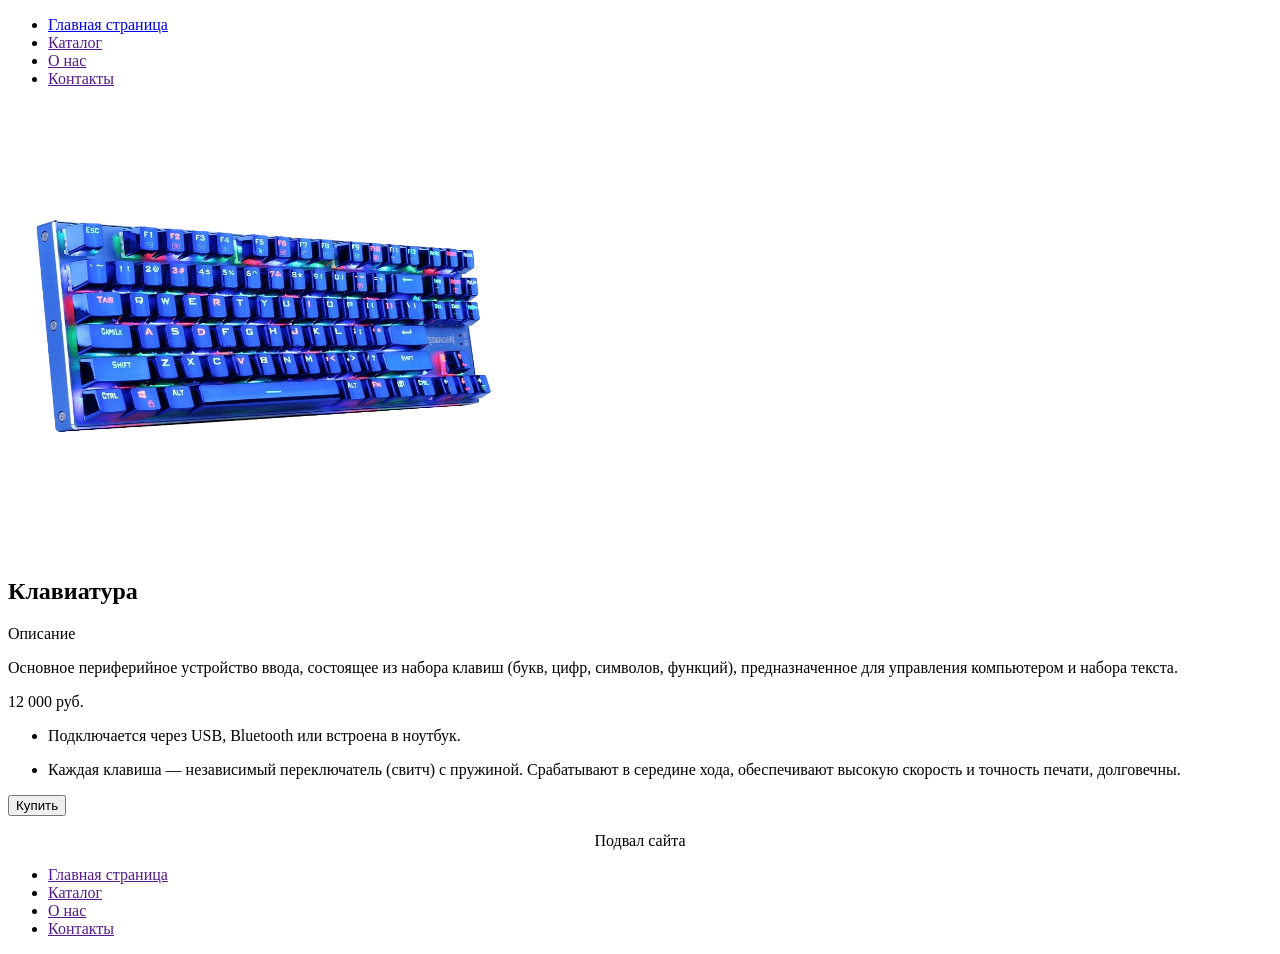
==== product.html @ e7beb995 "Добавление страницы html" ====
<!DOCTYPE html>
<html lang="en">
<head>
    <meta charset="UTF-8">
    <meta name="viewport" content="width=device-width, initial-scale=1.0">
    <title>Клавиатура</title>
    <link rel="stylesheet" href="./css/style.css">
</head>
<body>
    <header>
        <nav>
            <ul>
                <li>
                    <a href="/index.html">Главная страница</a>
                </li>
                <li>
                    <a href="">Каталог</a>
                </li>
                <li>
                    <a href="">О нас</a>
                </li>
                <li>
                    <a href="">Контакты</a>
                </li>
            </ul>
        </nav>
    </header>
    <main>
        <section class="product-page">
            <div class="tovar-img-page">
                <img src="keyboard.png" alt="" width="500" height="450">
            </div>
            <div class="tovar-info-page">
                <h1>Клавиатура</h1>
                <p>Описание</p>
                <p>Основное периферийное устройство ввода, состоящее из набора клавиш (букв, цифр, символов, функций), предназначенное для управления компьютером и набора текста.</p>
                <div class="price">
                    12 000 руб.
                </div>
                <ul>
                    <li>
                        <p>Подключается через USB, Bluetooth или встроена в ноутбук. </p>
                    </li>
                    <li>
                        <p>Каждая клавиша — независимый переключатель (свитч) с пружиной. Срабатывают в середине хода, обеспечивают высокую скорость и точность печати, долговечны.</p>
                    </li>
                </ul>
                <button id="buyBtn">Купить</button>
            </div>
        </section>
    </main>
    <footer>
        <p align="center">Подвал сайта</p>
        <nav>
            <ul>
                <li>
                    <a href="">Главная страница</a>
                </li>
                <li>
                    <a href="">Каталог</a>
                </li>
                <li>
                    <a href="">О нас</a>
                </li>
                <li>
                    <a href="">Контакты</a>
                </li>
            </ul>
        </nav>
    </footer>
    <script>
        const btn = document.getElementById('buyBtn')
        btn.addEventListener('click', (e)=>{
            alert('Поздравляем с покупкой!')
        })
    </script>
</body>
</html>
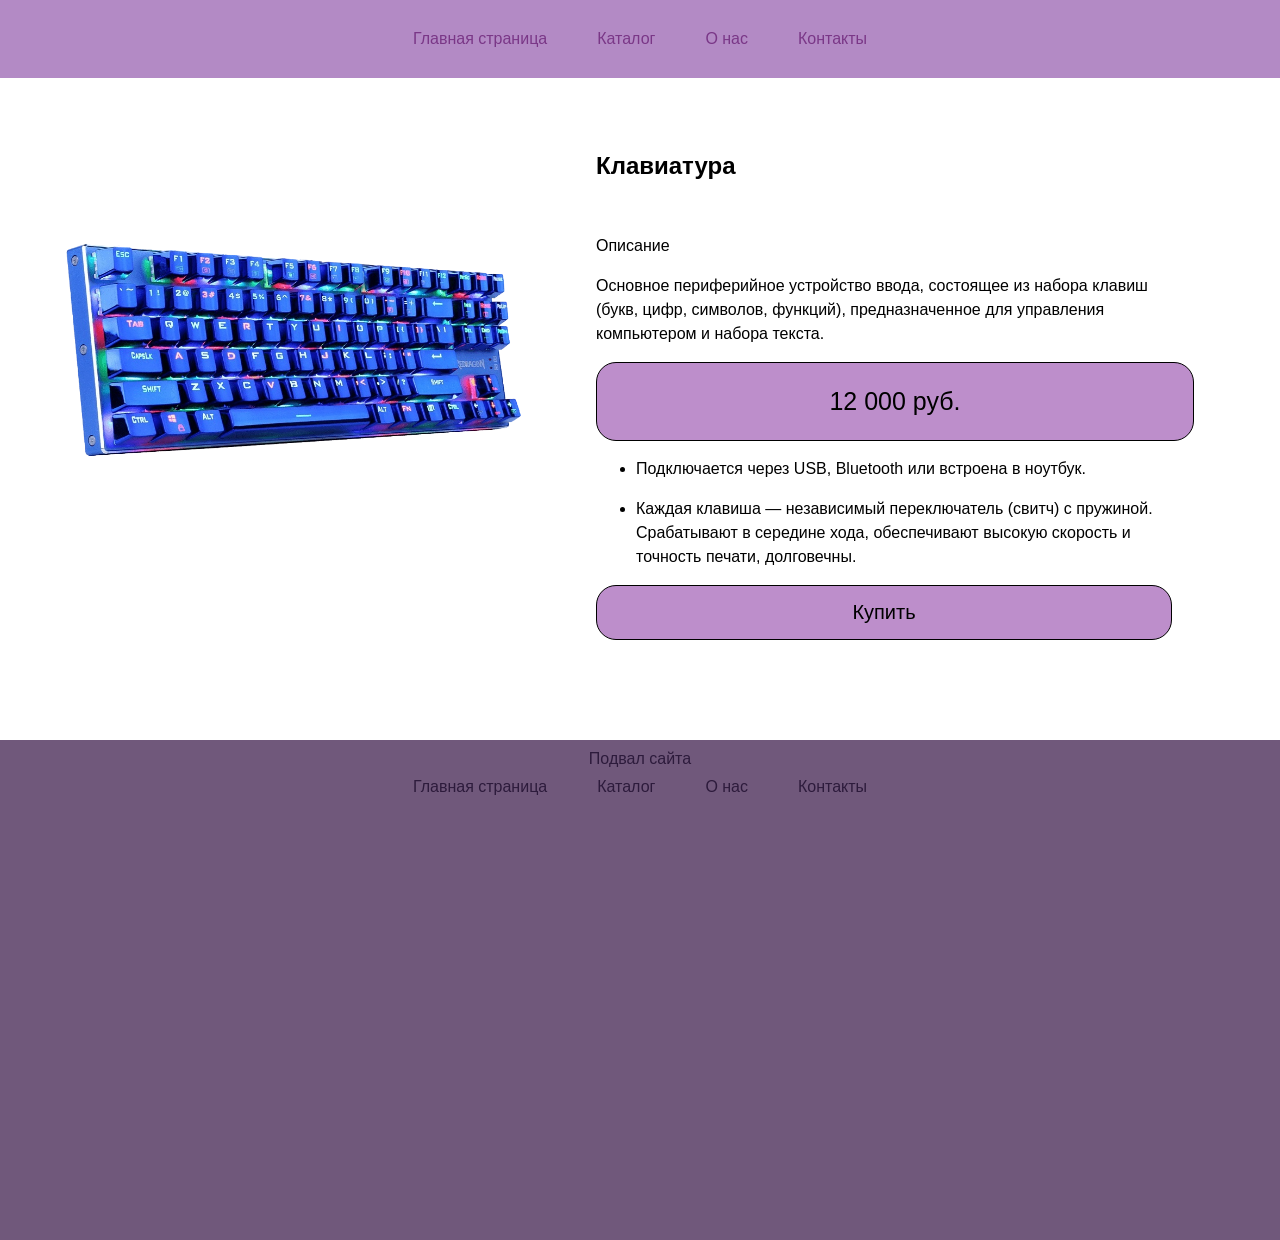
==== commit 8a3af831: "Добавление файла стилей" ====
--- a/product.html
+++ b/product.html
@@ -4,14 +4,14 @@
     <meta charset="UTF-8">
     <meta name="viewport" content="width=device-width, initial-scale=1.0">
     <title>Клавиатура</title>
-    <link rel="stylesheet" href="./css/style.css">
+    <link rel="stylesheet" href="style.css">
 </head>
 <body>
     <header>
         <nav>
             <ul>
                 <li>
-                    <a href="/index.html">Главная страница</a>
+                    <a href="index.html">Главная страница</a>
                 </li>
                 <li>
                     <a href="">Каталог</a>
--- a/style.css
+++ b/style.css
@@ -0,0 +1,162 @@
+body{
+    padding: 0;
+    margin: 0;
+    font-family: Arial, Helvetica, sans-serif;
+}
+header{
+    width: 100%;
+    height: auto;
+    background-color: rgb(179, 138, 197);
+    padding: 30px;
+    box-sizing: border-box;
+    
+}
+nav{
+    width: 100%;
+    height: auto;
+}
+nav > ul{
+    display: flex;  /* список в строчку*/
+    gap: 50px;
+    margin: 0;
+    padding: 0;
+    justify-content: center;
+}
+nav > ul{
+    list-style-type: none;
+}
+nav > ul > li > a{
+    color: rgb(122, 55, 135);
+    text-decoration: none; /* убирает подчеркивание*/
+    transition: all 0.3s ease; /* плавность при наведении */
+}
+nav > ul > li > a:hover{
+    color: rgb(0, 0, 0);
+}  
+footer{
+    width: 100%;
+    height: 500px;
+    background-color: rgb(112, 88, 123);
+}
+footer > p{
+    color: rgb(45, 27, 60);
+    margin: 0;
+    padding: 10px;
+}
+main{
+    width: 100%;
+    height: auto;
+    margin-bottom: 50px;
+    box-sizing: border-box;
+}
+.popular-tovar{
+    width: 100%;
+    height: auto;
+}
+.popular-tovar > h3{
+    text-align: center;
+    margin-bottom: 50px;
+}
+footer > nav > ul > li > a{
+    color: rgb(45, 27, 60);
+}
+footer > nav > ul > li > a:hover{
+    color: rgb(0, 0, 0);
+}
+.tovar-list{
+    display: flex;
+    flex-wrap: wrap;
+    justify-content: center;
+    gap: 20px;
+    width: 100%;
+    padding: 0 20px;
+    box-sizing: border-box; 
+}
+.tovar-card{
+    width: 28%;
+    height: auto;
+    border: 2px solid rgb(0, 0, 0);
+    box-sizing: border-box;
+    margin: 30px;
+    border-radius: 30px;
+    background-color: rgb(227, 211, 233);
+}
+.tovar-img{
+    width: 100%;
+    height: auto;
+    display: flex;
+    justify-content: center;
+    margin: 0;
+}
+.tovar-info{
+    width: 100%;
+    text-align: center;
+    margin-bottom: 30px;
+    font-size: 23px;
+}
+.tovar-info > a{
+    color: rgb(0, 0, 0);
+    background-color: rgb(199, 169, 210);
+    padding: 10px 40px;
+    border-radius: 20px;
+    text-decoration: none;
+    border: 1px solid black;
+    transition: all 0.3s ease; 
+    font-size: 18px;
+
+}
+.tovar-info > a:hover{
+    color: rgb(255, 255, 255);
+    background-color:  rgb(112, 88, 123);
+
+}
+.product-page{
+    width: 100%;
+    height: auto;
+    display: flex;
+    gap: 20px;
+    padding: 50px 0;
+}
+.tovar-img-page{
+    width: 45%;
+    height: auto;
+    display: flex;
+    justify-content: center;
+}
+.tovar-info-page{
+    width: 45%;
+    height: auto;
+}
+.tovar-info-page > h1{
+   margin-bottom: 50px;
+}
+
+.price{
+    width: 100%;
+    height: auto;
+    background-color: rgb(189, 142, 203);
+    padding: 20px 10px;
+    border-radius: 20px;
+    text-align: center;
+    font-size: 25px;
+    border: 1px solid black;
+}
+.tovar-info-page:nth-child(2){
+    line-height: 1.5;
+}
+.tovar-info-page > button{
+    width: 100%;
+    height: auto;
+    border: 1px solid black;
+    padding: 15px 0;
+    background-color: rgb(189, 142, 203);
+    border-radius: 20px;
+    transition: all 0.3s ease;
+    font-size: 20px;
+}
+.tovar-info-page > button:hover{
+    cursor: pointer;
+    background: transparent;
+    color: rgb(189, 142, 203);
+    border: 1px solid rgb(189, 142, 203);
+}
